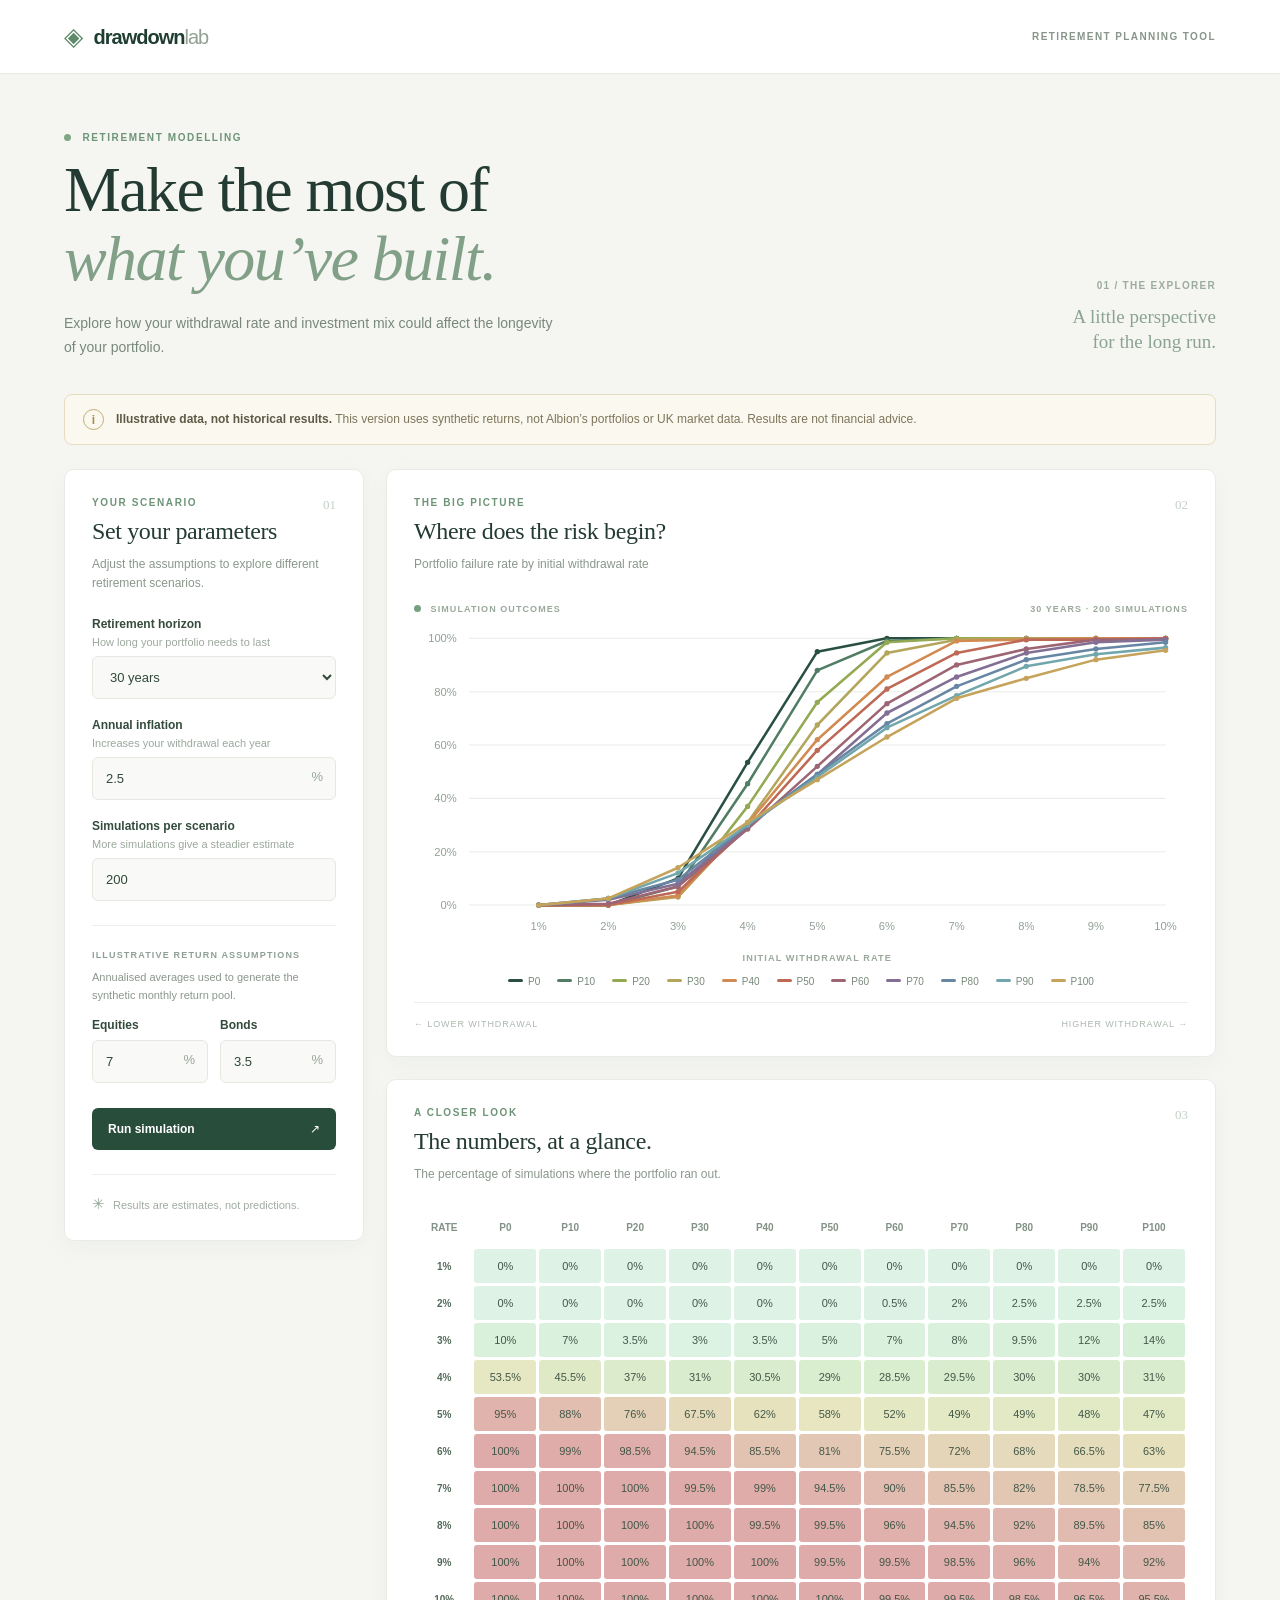
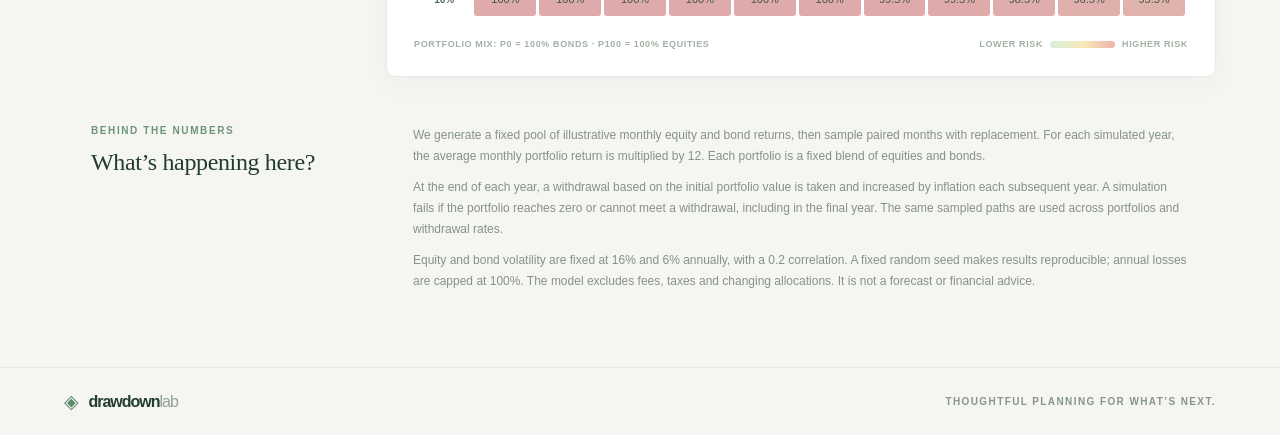
==== index.html @ de1536a8 "First batch" ====
<!doctype html>
<html lang="en-GB">
<head>
  <meta charset="utf-8">
  <meta name="viewport" content="width=device-width, initial-scale=1">
  <meta name="theme-color" content="#f5f6f2">
  <title>Drawdown Lab | Retirement withdrawal explorer</title>
  <link rel="stylesheet" href="styles.css">
  <script defer src="model.js"></script>
  <script defer src="app.js"></script>
</head>
<body>
  <header class="topbar">
    <div class="brand"><span class="brand-mark" aria-hidden="true">◈</span> drawdown<span>lab</span></div>
    <span class="topbar-note">RETIREMENT PLANNING TOOL</span>
  </header>

  <main>
    <section class="intro">
      <div>
        <p class="eyebrow"><span></span> RETIREMENT MODELLING</p>
        <h1>Make the most of<br><em>what you’ve built.</em></h1>
        <p class="intro-copy">Explore how your withdrawal rate and investment mix could affect the longevity of your portfolio.</p>
      </div>
      <div class="intro-aside"><span>01 / THE EXPLORER</span><p>A little perspective<br>for the long run.</p></div>
    </section>

    <div class="notice"><span class="notice-icon" aria-hidden="true">i</span><p><strong>Illustrative data, not historical results.</strong> This version uses synthetic returns, not Albion’s portfolios or UK market data. Results are not financial advice.</p></div>

    <div class="layout">
      <aside class="card settings">
        <div class="section-heading"><div><p class="eyebrow">YOUR SCENARIO</p><h2>Set your parameters</h2></div><span class="section-number">01</span></div>
        <p class="muted">Adjust the assumptions to explore different retirement scenarios.</p>
        <form id="scenario-form">
          <label for="years">Retirement horizon <span>How long your portfolio needs to last</span></label>
          <div class="field-wrap"><select id="years" name="years"><option value="20">20 years</option><option value="30" selected>30 years</option><option value="40">40 years</option></select></div>

          <label for="inflation">Annual inflation <span>Increases your withdrawal each year</span></label>
          <div class="field-wrap"><input id="inflation" name="inflation" type="number" min="0" max="15" step="0.1" value="2.5" required><span class="suffix">%</span></div>

          <label for="simulations">Simulations per scenario <span>More simulations give a steadier estimate</span></label>
          <div class="field-wrap"><input id="simulations" name="simulations" type="number" min="100" max="5000" step="100" value="200" required></div>

          <div class="divider"></div>
          <p class="assumptions-title">ILLUSTRATIVE RETURN ASSUMPTIONS</p>
          <p class="muted small">Annualised averages used to generate the synthetic monthly return pool.</p>
          <div class="input-grid">
            <div><label for="equity-return">Equities</label><div class="field-wrap"><input id="equity-return" type="number" min="-10" max="25" step="0.1" value="7" required><span class="suffix">%</span></div></div>
            <div><label for="bond-return">Bonds</label><div class="field-wrap"><input id="bond-return" type="number" min="-10" max="25" step="0.1" value="3.5" required><span class="suffix">%</span></div></div>
          </div>
          <button type="submit">Run simulation <span aria-hidden="true">↗</span></button>
          <p id="form-error" class="error" role="alert"></p>
        </form>
        <div class="settings-footer"><span aria-hidden="true">✳</span> Results are estimates, not predictions.</div>
      </aside>

      <div class="results">
        <section class="card chart-card" aria-labelledby="chart-title">
          <div class="section-heading"><div><p class="eyebrow">THE BIG PICTURE</p><h2 id="chart-title">Where does the risk begin?</h2><p class="muted">Portfolio failure rate by initial withdrawal rate</p></div><span class="section-number">02</span></div>
          <div class="chart-meta"><span><i></i> SIMULATION OUTCOMES</span><span id="chart-horizon"></span></div>
          <div class="chart-container"><svg id="chart" viewBox="0 0 760 340" role="img" aria-labelledby="chart-svg-title chart-svg-desc"><title id="chart-svg-title">Failure rates by withdrawal rate and portfolio</title><desc id="chart-svg-desc">The same values are available in the table below.</desc></svg></div>
          <div id="legend" class="legend" aria-label="Portfolio legend"></div>
          <div class="chart-caption"><span>← LOWER WITHDRAWAL</span><span>HIGHER WITHDRAWAL →</span></div>
        </section>

        <section class="card heatmap-card" aria-labelledby="heatmap-title">
          <div class="section-heading"><div><p class="eyebrow">A CLOSER LOOK</p><h2 id="heatmap-title">The numbers, at a glance.</h2><p class="muted">The percentage of simulations where the portfolio ran out.</p></div><span class="section-number">03</span></div>
          <div class="table-scroll"><table id="heatmap"><caption class="sr-only">Failure rates by withdrawal rate and portfolio allocation</caption><thead></thead><tbody></tbody></table></div>
          <div class="heatmap-footer"><span>PORTFOLIO MIX: P0 = 100% BONDS · P100 = 100% EQUITIES</span><div><span>LOWER RISK</span><i class="gradient"></i><span>HIGHER RISK</span></div></div>
        </section>
      </div>
    </div>
    <section class="method"><div><p class="eyebrow">BEHIND THE NUMBERS</p><h2>What’s happening here?</h2></div><div><p>We generate a fixed pool of illustrative monthly equity and bond returns, then sample paired months with replacement. For each simulated year, the average monthly portfolio return is multiplied by 12. Each portfolio is a fixed blend of equities and bonds.</p><p>At the end of each year, a withdrawal based on the initial portfolio value is taken and increased by inflation each subsequent year. A simulation fails if the portfolio reaches zero or cannot meet a withdrawal, including in the final year. The same sampled paths are used across portfolios and withdrawal rates.</p><p>Equity and bond volatility are fixed at 16% and 6% annually, with a 0.2 correlation. A fixed random seed makes results reproducible; annual losses are capped at 100%. The model excludes fees, taxes and changing allocations. It is not a forecast or financial advice.</p></div></section>
  </main>
  <footer><span class="brand footer-brand"><span class="brand-mark" aria-hidden="true">◈</span> drawdown<span>lab</span></span><span>THOUGHTFUL PLANNING FOR WHAT’S NEXT.</span></footer>
</body>
</html>
---- styles.css ----
:root { color-scheme: light; font-family: "DM Sans", Arial, sans-serif; color: #233b32; background: #f5f6f2; font-synthesis: none; }
* { box-sizing: border-box; }
body { margin: 0; }
.topbar, footer { padding: 22px max(5%, calc((100% - 1440px) / 2)); display: flex; justify-content: space-between; align-items: center; }
.topbar { background: #fff; border-bottom: 1px solid #e8ebe4; }
.brand { font-size: 20px; font-weight: 700; letter-spacing: -1px; color: #203d31; }
.brand > span:last-child { color: #92a194; font-weight: 400; }
.brand-mark { display: inline-block; font-size: 25px; margin-right: 7px; color: #5d8a69; vertical-align: -1px; }
.topbar-note, footer > span:last-child { font-size: 10px; letter-spacing: .14em; color: #87958a; font-weight: 700; }
main { max-width: 1440px; margin: auto; padding: 0 5% 65px; }
.intro { display: flex; justify-content: space-between; align-items: end; padding: 58px 0 34px; }
.eyebrow { margin: 0 0 12px; color: #6d9477; font-size: 10px; font-weight: 700; letter-spacing: .16em; }
.eyebrow > span { display: inline-block; width: 7px; height: 7px; margin-right: 7px; border-radius: 50%; background: #80a785; }
h1, h2, .intro-aside p { font-family: "DM Serif Display", Georgia, serif; font-weight: 400; }
h1 { margin: 0; font-size: clamp(42px, 5vw, 65px); line-height: 1.08; letter-spacing: -.025em; }
h1 em { color: #82a088; font-weight: 400; }
.intro-copy { color: #78877c; line-height: 1.7; max-width: 490px; font-size: 14px; margin: 19px 0 0; }
.intro-aside { padding-bottom: 5px; text-align: right; }
.intro-aside span { color: #9bab9d; letter-spacing: .13em; font-weight: 700; font-size: 10px; }
.intro-aside p { color: #8ca392; font-size: 19px; line-height: 1.3; margin: 12px 0 0; }
.notice { display: flex; gap: 12px; align-items: center; padding: 14px 18px; border: 1px solid #e6dcbf; background: #faf8ef; border-radius: 8px; color: #7d765b; font-size: 12px; line-height: 1.5; margin-bottom: 24px; }
.notice p { margin: 0; }.notice strong { color: #5f5a46; }.notice-icon { flex: 0 0 21px; height: 21px; border: 1px solid #c1ae73; border-radius: 50%; text-align: center; line-height: 20px; color: #a48d4c; font-weight: 700; }
.layout { display: grid; grid-template-columns: 300px minmax(0, 1fr); gap: 22px; align-items: start; }
.card { background: #fff; border: 1px solid #e8ece6; border-radius: 10px; box-shadow: 0 7px 25px rgba(37, 61, 43, .035); }
.settings, .chart-card, .heatmap-card { padding: 27px; }
.section-heading { display: flex; justify-content: space-between; align-items: start; gap: 15px; }
.section-heading .eyebrow { margin-bottom: 9px; }.section-number { color: #c4cfc5; font-family: Georgia, serif; font-size: 13px; }
h2 { font-size: 24px; line-height: 1.2; margin: 0; letter-spacing: -.015em; }
.muted { color: #8a978c; font-size: 12px; line-height: 1.6; margin: 9px 0 0; }
form { margin-top: 24px; } label { display: block; color: #344b3d; font-size: 12px; font-weight: 700; margin: 19px 0 8px; }
label span { display: block; color: #9ca89d; font-size: 11px; font-weight: 400; margin-top: 5px; }
.field-wrap { position: relative; } input, select { font: inherit; font-size: 13px; color: #31483b; background: #f9faf7; border: 1px solid #e3e9e1; border-radius: 6px; padding: 12px 13px; width: 100%; min-height: 43px; }
input:focus, select:focus, button:focus-visible { outline: 2px solid #7fa68a; outline-offset: 2px; }
.suffix { position: absolute; right: 13px; top: 12px; color: #97a69a; font-size: 13px; pointer-events: none; }
input[type=number] { padding-right: 32px; }.divider { height: 1px; background: #edf0ea; margin: 24px 0; }
.assumptions-title { color: #8ea095; font-size: 9px; letter-spacing: .13em; font-weight: 700; margin: 0; }.small { font-size: 11px; }
.input-grid { display: grid; grid-template-columns: 1fr 1fr; gap: 12px; }.input-grid label { margin-top: 14px; }
button { margin-top: 25px; width: 100%; background: #294d3b; color: white; border: 0; border-radius: 6px; padding: 14px 16px; font: inherit; font-size: 12px; font-weight: 700; text-align: left; cursor: pointer; } button:hover { background: #3a624a; } button span { float: right; }
.error { color: #a53d32; font-size: 12px; }.error:empty { display: none; }
.settings-footer { margin-top: 24px; padding-top: 20px; border-top: 1px solid #edf0ea; color: #a0aca2; font-size: 11px; }.settings-footer span { font-size: 15px; color: #91aa96; margin-right: 5px; }
.results { display: grid; gap: 22px; min-width: 0; }.results > * { min-width: 0; }.chart-meta { display: flex; justify-content: space-between; margin: 30px 0 8px; font-size: 9px; letter-spacing: .12em; font-weight: 700; color: #9aa89b; }.chart-meta i { display: inline-block; width: 7px; height: 7px; background: #75a180; border-radius: 50%; margin-right: 6px; }
.chart-container { width: 100%; overflow: hidden; } #chart { width: 100%; display: block; overflow: visible; }.grid-line { stroke: #e9eee8; stroke-width: 1; }.axis-label { font: 11px "DM Sans", sans-serif; fill: #91a095; }.axis-title { font: 700 9px "DM Sans", sans-serif; letter-spacing: .12em; fill: #9aa99b; }
.legend { display: flex; justify-content: center; flex-wrap: wrap; gap: 11px 17px; padding: 8px 0 15px; }.legend span { color: #78897b; font-size: 10px; }.legend i { width: 15px; height: 3px; display: inline-block; margin: 0 5px 3px 0; border-radius: 2px; }
.chart-caption { display: flex; justify-content: space-between; border-top: 1px solid #edf0ea; padding-top: 16px; font-size: 9px; letter-spacing: .1em; color: #acb8ad; }
.table-scroll { overflow-x: auto; margin-top: 25px; } table { width: 100%; min-width: 610px; border-collapse: separate; border-spacing: 3px; text-align: center; font-size: 11px; } th { color: #829286; font-size: 10px; font-weight: 700; padding: 10px 4px; } tbody th { color: #536a59; } td { color: #425747; padding: 11px 4px; border-radius: 3px; }
.heatmap-footer { display: flex; justify-content: space-between; align-items: center; flex-wrap: wrap; gap: 12px; margin-top: 20px; color: #a4b0a5; font-size: 9px; font-weight: 700; letter-spacing: .07em; }.heatmap-footer div { display: flex; align-items: center; gap: 7px; }.gradient { width: 65px; height: 7px; border-radius: 4px; background: linear-gradient(90deg, #d6efdc, #f8eab9, #efb4ac); }
.method { display: grid; grid-template-columns: 300px 1fr; gap: 22px; padding: 48px 27px 0; }.method p:not(.eyebrow) { color: #859287; font-size: 12px; line-height: 1.75; margin: 0 0 10px; }
footer { border-top: 1px solid #e4e9e1; }.footer-brand { font-size: 16px; }.footer-brand .brand-mark { font-size: 19px; }
.sr-only { position: absolute; width: 1px; height: 1px; padding: 0; margin: -1px; overflow: hidden; clip: rect(0,0,0,0); white-space: nowrap; border: 0; }
@media (max-width: 800px) { .layout { grid-template-columns: minmax(0, 1fr); }.settings { max-width: none; }.intro-aside { display: none; }.method { grid-template-columns: 1fr; gap: 16px; padding-left: 0; padding-right: 0; } }
@media (max-width: 500px) { .topbar-note { display: none; }.intro { padding-top: 40px; }.settings, .chart-card, .heatmap-card { padding: 20px; }.chart-meta { gap: 10px; }.legend { gap: 10px; } footer > span:last-child { display: none; } }
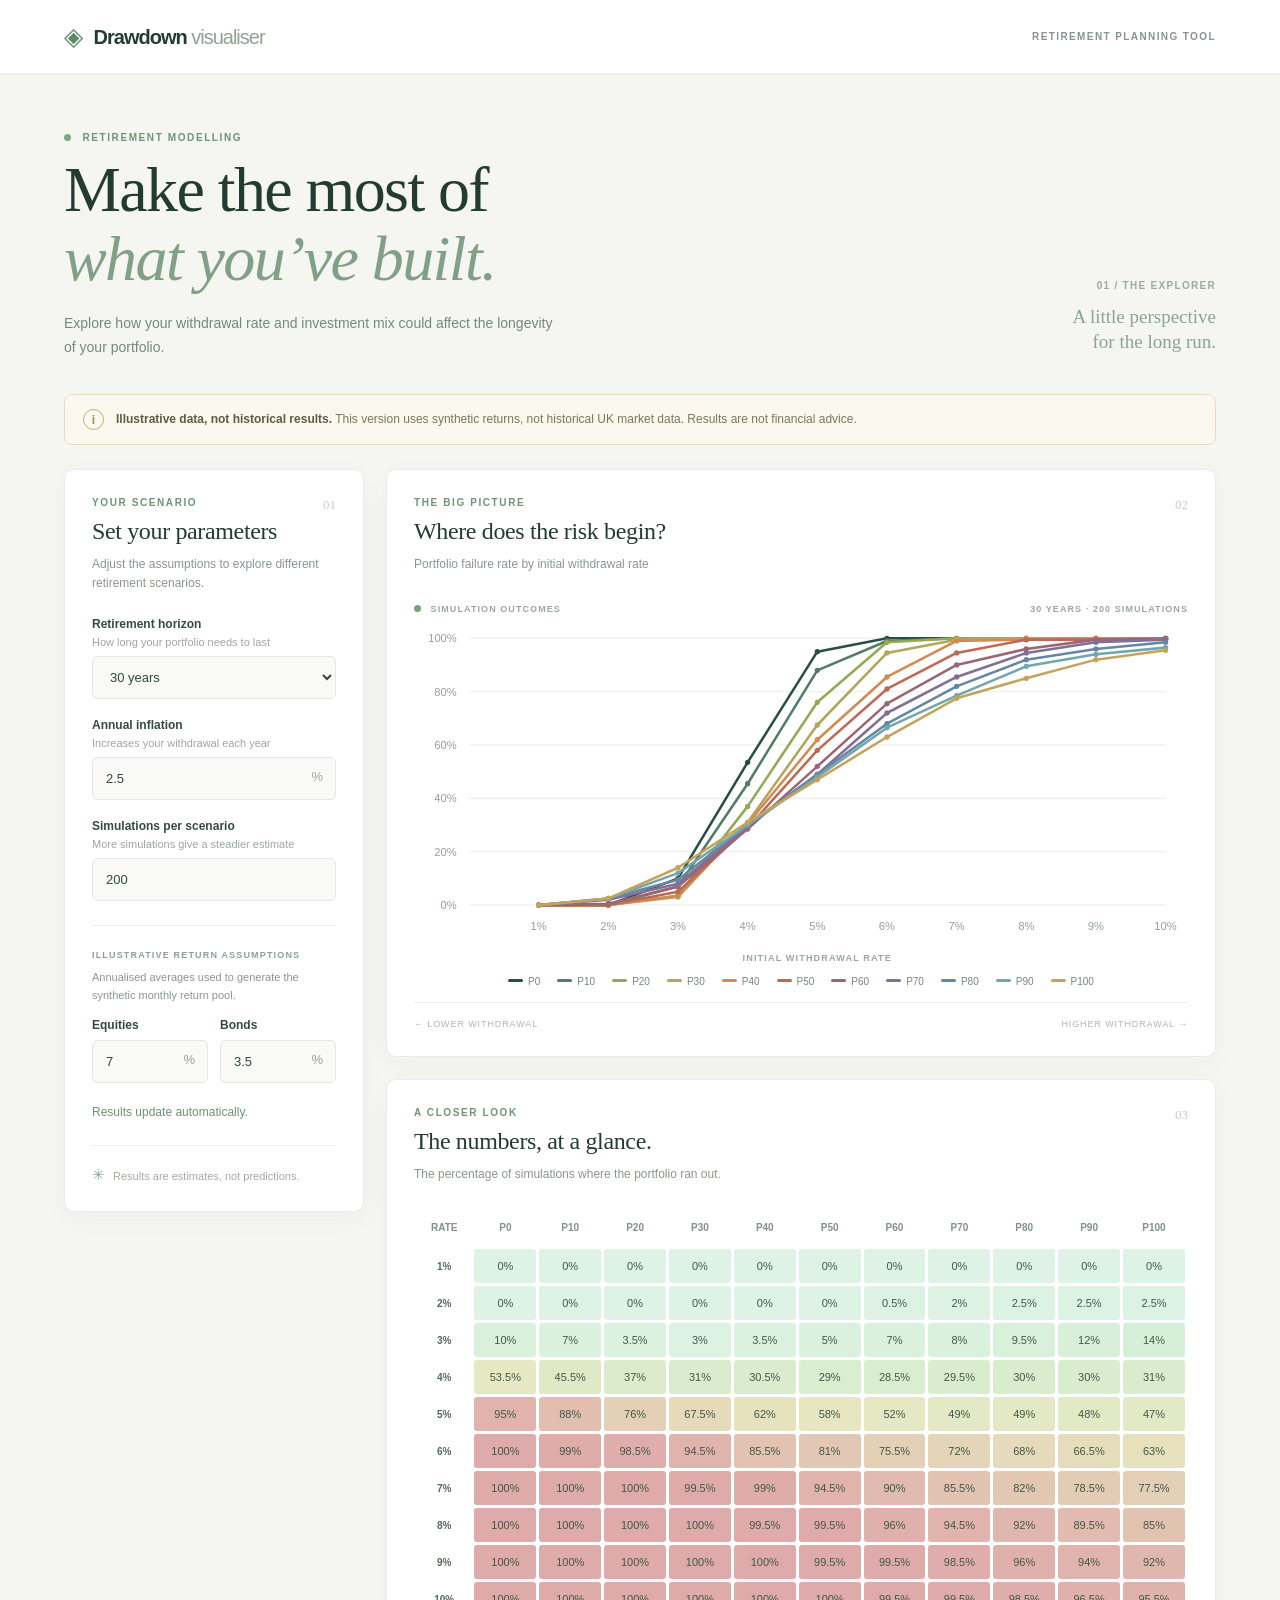
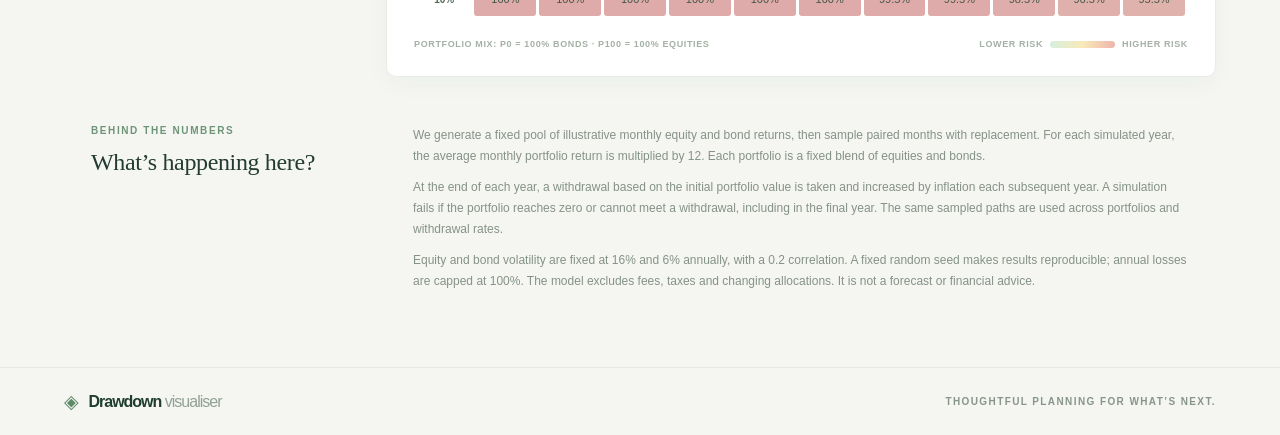
==== commit 9de572dc: "push" ====
--- a/index.html
+++ b/index.html
@@ -4,14 +4,14 @@
   <meta charset="utf-8">
   <meta name="viewport" content="width=device-width, initial-scale=1">
   <meta name="theme-color" content="#f5f6f2">
-  <title>Drawdown Lab | Retirement withdrawal explorer</title>
+  <title>Drawdown visualiser | Retirement withdrawal explorer</title>
   <link rel="stylesheet" href="styles.css">
   <script defer src="model.js"></script>
   <script defer src="app.js"></script>
 </head>
 <body>
   <header class="topbar">
-    <div class="brand"><span class="brand-mark" aria-hidden="true">◈</span> drawdown<span>lab</span></div>
+    <div class="brand"><span class="brand-mark" aria-hidden="true">◈</span> Drawdown <span>visualiser</span></div>
     <span class="topbar-note">RETIREMENT PLANNING TOOL</span>
   </header>
 
@@ -25,7 +25,7 @@
       <div class="intro-aside"><span>01 / THE EXPLORER</span><p>A little perspective<br>for the long run.</p></div>
     </section>
 
-    <div class="notice"><span class="notice-icon" aria-hidden="true">i</span><p><strong>Illustrative data, not historical results.</strong> This version uses synthetic returns, not Albion’s portfolios or UK market data. Results are not financial advice.</p></div>
+    <div class="notice"><span class="notice-icon" aria-hidden="true">i</span><p><strong>Illustrative data, not historical results.</strong> This version uses synthetic returns, not historical UK market data. Results are not financial advice.</p></div>
 
     <div class="layout">
       <aside class="card settings">
@@ -48,8 +48,7 @@
             <div><label for="equity-return">Equities</label><div class="field-wrap"><input id="equity-return" type="number" min="-10" max="25" step="0.1" value="7" required><span class="suffix">%</span></div></div>
             <div><label for="bond-return">Bonds</label><div class="field-wrap"><input id="bond-return" type="number" min="-10" max="25" step="0.1" value="3.5" required><span class="suffix">%</span></div></div>
           </div>
-          <button type="submit">Run simulation <span aria-hidden="true">↗</span></button>
-          <p id="form-error" class="error" role="alert"></p>
+          <p id="form-status" class="form-status" role="status" aria-live="polite"></p>
         </form>
         <div class="settings-footer"><span aria-hidden="true">✳</span> Results are estimates, not predictions.</div>
       </aside>
@@ -72,6 +71,6 @@
     </div>
     <section class="method"><div><p class="eyebrow">BEHIND THE NUMBERS</p><h2>What’s happening here?</h2></div><div><p>We generate a fixed pool of illustrative monthly equity and bond returns, then sample paired months with replacement. For each simulated year, the average monthly portfolio return is multiplied by 12. Each portfolio is a fixed blend of equities and bonds.</p><p>At the end of each year, a withdrawal based on the initial portfolio value is taken and increased by inflation each subsequent year. A simulation fails if the portfolio reaches zero or cannot meet a withdrawal, including in the final year. The same sampled paths are used across portfolios and withdrawal rates.</p><p>Equity and bond volatility are fixed at 16% and 6% annually, with a 0.2 correlation. A fixed random seed makes results reproducible; annual losses are capped at 100%. The model excludes fees, taxes and changing allocations. It is not a forecast or financial advice.</p></div></section>
   </main>
-  <footer><span class="brand footer-brand"><span class="brand-mark" aria-hidden="true">◈</span> drawdown<span>lab</span></span><span>THOUGHTFUL PLANNING FOR WHAT’S NEXT.</span></footer>
+  <footer><span class="brand footer-brand"><span class="brand-mark" aria-hidden="true">◈</span> Drawdown <span>visualiser</span></span><span>THOUGHTFUL PLANNING FOR WHAT’S NEXT.</span></footer>
 </body>
 </html>
--- a/styles.css
+++ b/styles.css
@@ -30,13 +30,12 @@
 form { margin-top: 24px; } label { display: block; color: #344b3d; font-size: 12px; font-weight: 700; margin: 19px 0 8px; }
 label span { display: block; color: #9ca89d; font-size: 11px; font-weight: 400; margin-top: 5px; }
 .field-wrap { position: relative; } input, select { font: inherit; font-size: 13px; color: #31483b; background: #f9faf7; border: 1px solid #e3e9e1; border-radius: 6px; padding: 12px 13px; width: 100%; min-height: 43px; }
-input:focus, select:focus, button:focus-visible { outline: 2px solid #7fa68a; outline-offset: 2px; }
+input:focus, select:focus { outline: 2px solid #7fa68a; outline-offset: 2px; }
 .suffix { position: absolute; right: 13px; top: 12px; color: #97a69a; font-size: 13px; pointer-events: none; }
 input[type=number] { padding-right: 32px; }.divider { height: 1px; background: #edf0ea; margin: 24px 0; }
 .assumptions-title { color: #8ea095; font-size: 9px; letter-spacing: .13em; font-weight: 700; margin: 0; }.small { font-size: 11px; }
 .input-grid { display: grid; grid-template-columns: 1fr 1fr; gap: 12px; }.input-grid label { margin-top: 14px; }
-button { margin-top: 25px; width: 100%; background: #294d3b; color: white; border: 0; border-radius: 6px; padding: 14px 16px; font: inherit; font-size: 12px; font-weight: 700; text-align: left; cursor: pointer; } button:hover { background: #3a624a; } button span { float: right; }
-.error { color: #a53d32; font-size: 12px; }.error:empty { display: none; }
+.form-status { margin: 20px 0 0; color: #6d9477; font-size: 12px; line-height: 1.5; }.form-status.error { color: #a53d32; }
 .settings-footer { margin-top: 24px; padding-top: 20px; border-top: 1px solid #edf0ea; color: #a0aca2; font-size: 11px; }.settings-footer span { font-size: 15px; color: #91aa96; margin-right: 5px; }
 .results { display: grid; gap: 22px; min-width: 0; }.results > * { min-width: 0; }.chart-meta { display: flex; justify-content: space-between; margin: 30px 0 8px; font-size: 9px; letter-spacing: .12em; font-weight: 700; color: #9aa89b; }.chart-meta i { display: inline-block; width: 7px; height: 7px; background: #75a180; border-radius: 50%; margin-right: 6px; }
 .chart-container { width: 100%; overflow: hidden; } #chart { width: 100%; display: block; overflow: visible; }.grid-line { stroke: #e9eee8; stroke-width: 1; }.axis-label { font: 11px "DM Sans", sans-serif; fill: #91a095; }.axis-title { font: 700 9px "DM Sans", sans-serif; letter-spacing: .12em; fill: #9aa99b; }
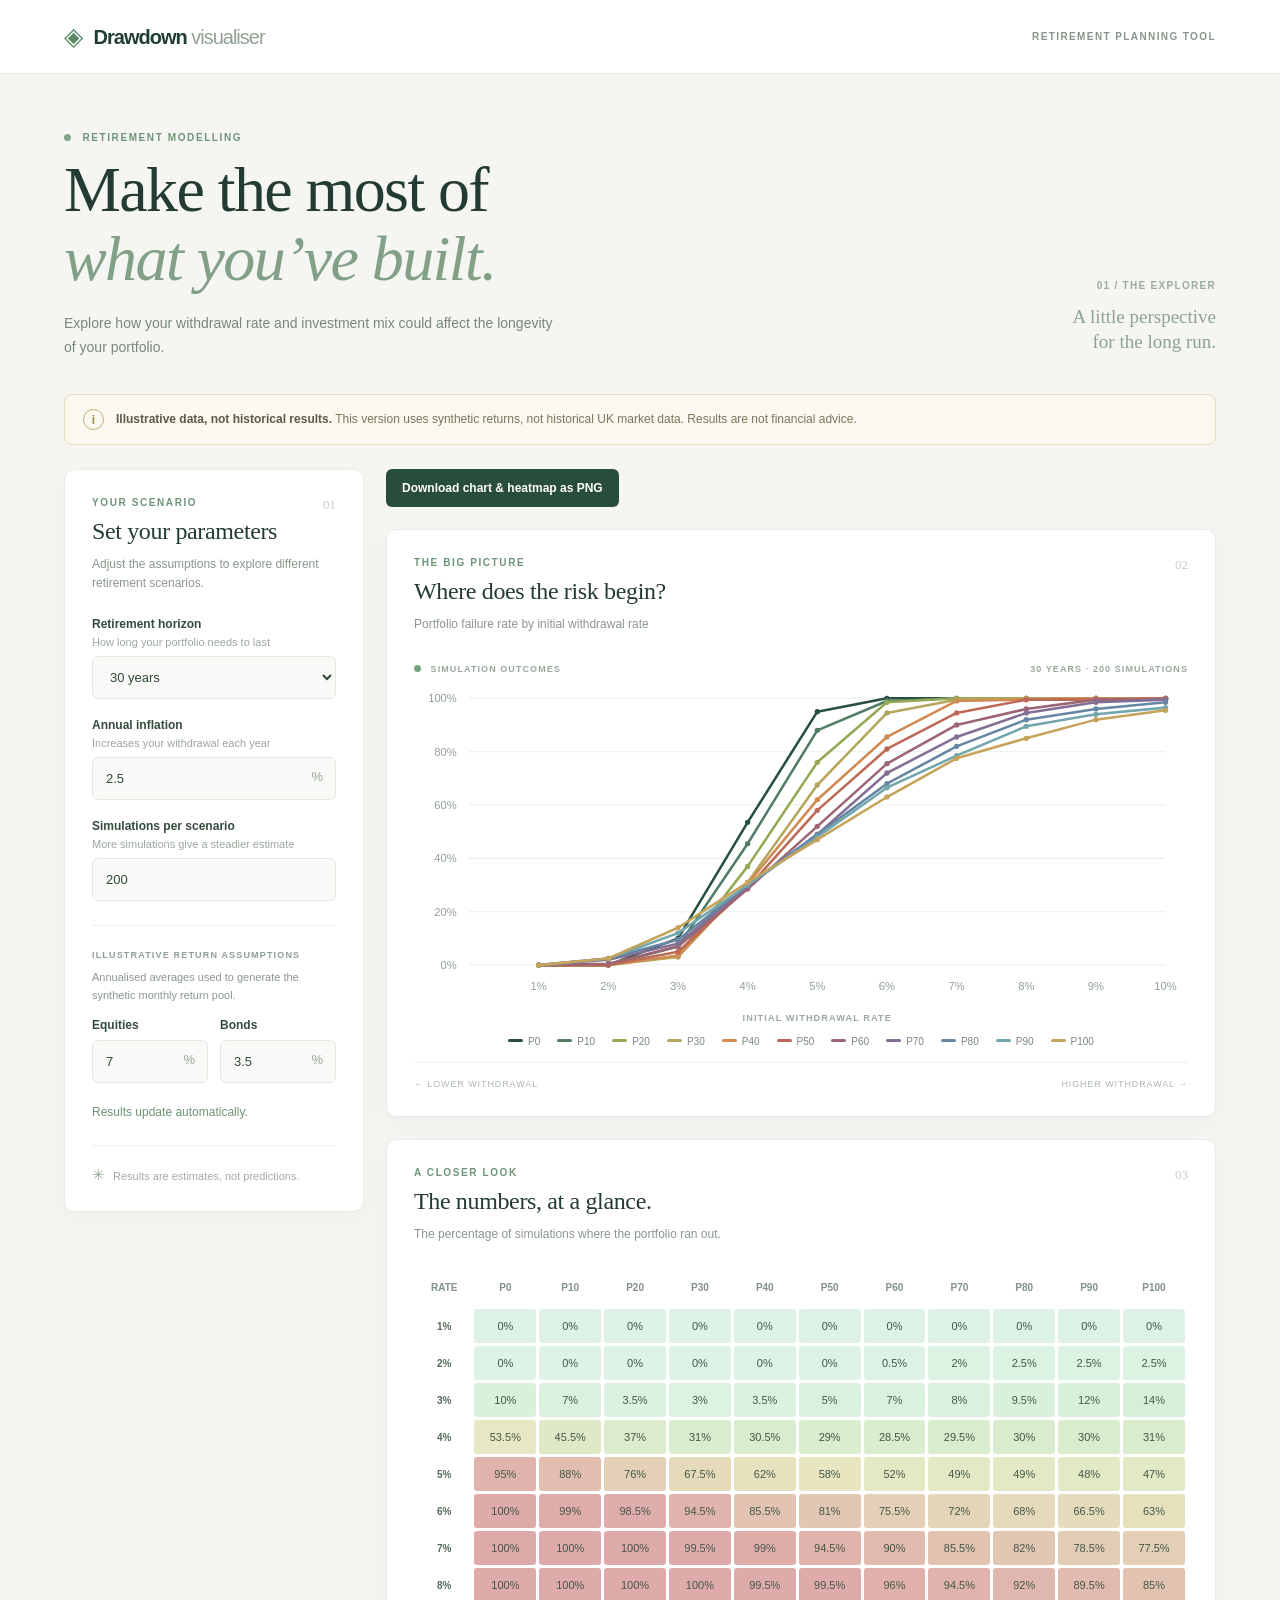
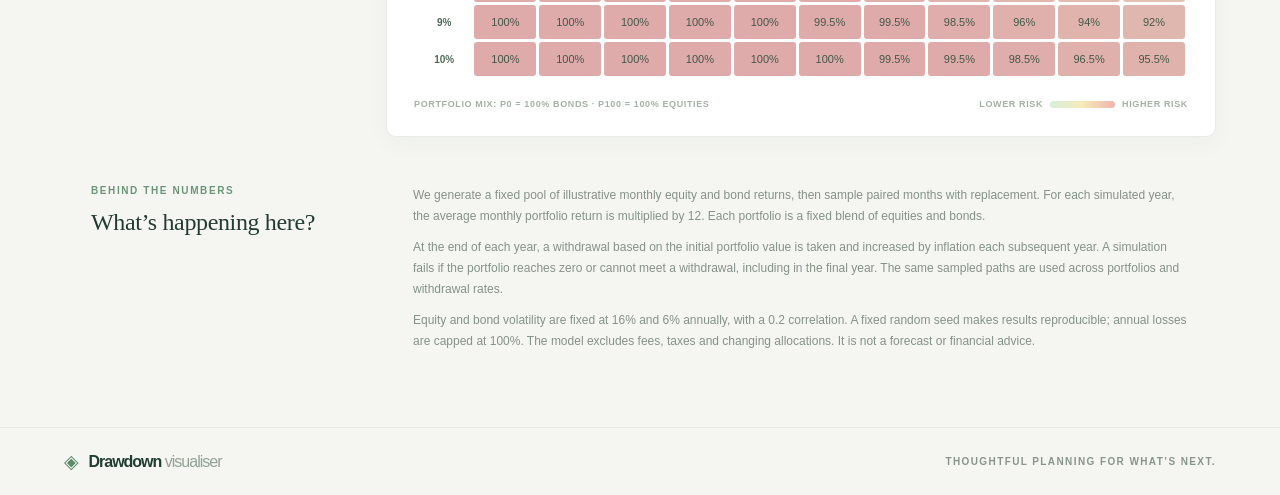
==== commit 133aee6f: "push" ====
--- a/index.html
+++ b/index.html
@@ -54,6 +54,7 @@
       </aside>
 
       <div class="results">
+        <div class="export-controls"><button id="export" type="button" disabled>Download chart &amp; heatmap as PNG</button><p id="export-status" role="status" aria-live="polite"></p></div>
         <section class="card chart-card" aria-labelledby="chart-title">
           <div class="section-heading"><div><p class="eyebrow">THE BIG PICTURE</p><h2 id="chart-title">Where does the risk begin?</h2><p class="muted">Portfolio failure rate by initial withdrawal rate</p></div><span class="section-number">02</span></div>
           <div class="chart-meta"><span><i></i> SIMULATION OUTCOMES</span><span id="chart-horizon"></span></div>
--- a/styles.css
+++ b/styles.css
@@ -38,6 +38,7 @@
 .form-status { margin: 20px 0 0; color: #6d9477; font-size: 12px; line-height: 1.5; }.form-status.error { color: #a53d32; }
 .settings-footer { margin-top: 24px; padding-top: 20px; border-top: 1px solid #edf0ea; color: #a0aca2; font-size: 11px; }.settings-footer span { font-size: 15px; color: #91aa96; margin-right: 5px; }
 .results { display: grid; gap: 22px; min-width: 0; }.results > * { min-width: 0; }.chart-meta { display: flex; justify-content: space-between; margin: 30px 0 8px; font-size: 9px; letter-spacing: .12em; font-weight: 700; color: #9aa89b; }.chart-meta i { display: inline-block; width: 7px; height: 7px; background: #75a180; border-radius: 50%; margin-right: 6px; }
+.export-controls { display: flex; align-items: center; flex-wrap: wrap; gap: 12px; }.export-controls button { border: 0; border-radius: 6px; background: #294d3b; color: #fff; padding: 12px 16px; font: 700 12px "DM Sans", Arial, sans-serif; cursor: pointer; }.export-controls button:hover:not(:disabled) { background: #3a624a; }.export-controls button:focus-visible { outline: 2px solid #7fa68a; outline-offset: 2px; }.export-controls button:disabled { opacity: .5; cursor: not-allowed; }.export-controls p { margin: 0; color: #718577; font-size: 12px; }
 .chart-container { width: 100%; overflow: hidden; } #chart { width: 100%; display: block; overflow: visible; }.grid-line { stroke: #e9eee8; stroke-width: 1; }.axis-label { font: 11px "DM Sans", sans-serif; fill: #91a095; }.axis-title { font: 700 9px "DM Sans", sans-serif; letter-spacing: .12em; fill: #9aa99b; }
 .legend { display: flex; justify-content: center; flex-wrap: wrap; gap: 11px 17px; padding: 8px 0 15px; }.legend span { color: #78897b; font-size: 10px; }.legend i { width: 15px; height: 3px; display: inline-block; margin: 0 5px 3px 0; border-radius: 2px; }
 .chart-caption { display: flex; justify-content: space-between; border-top: 1px solid #edf0ea; padding-top: 16px; font-size: 9px; letter-spacing: .1em; color: #acb8ad; }
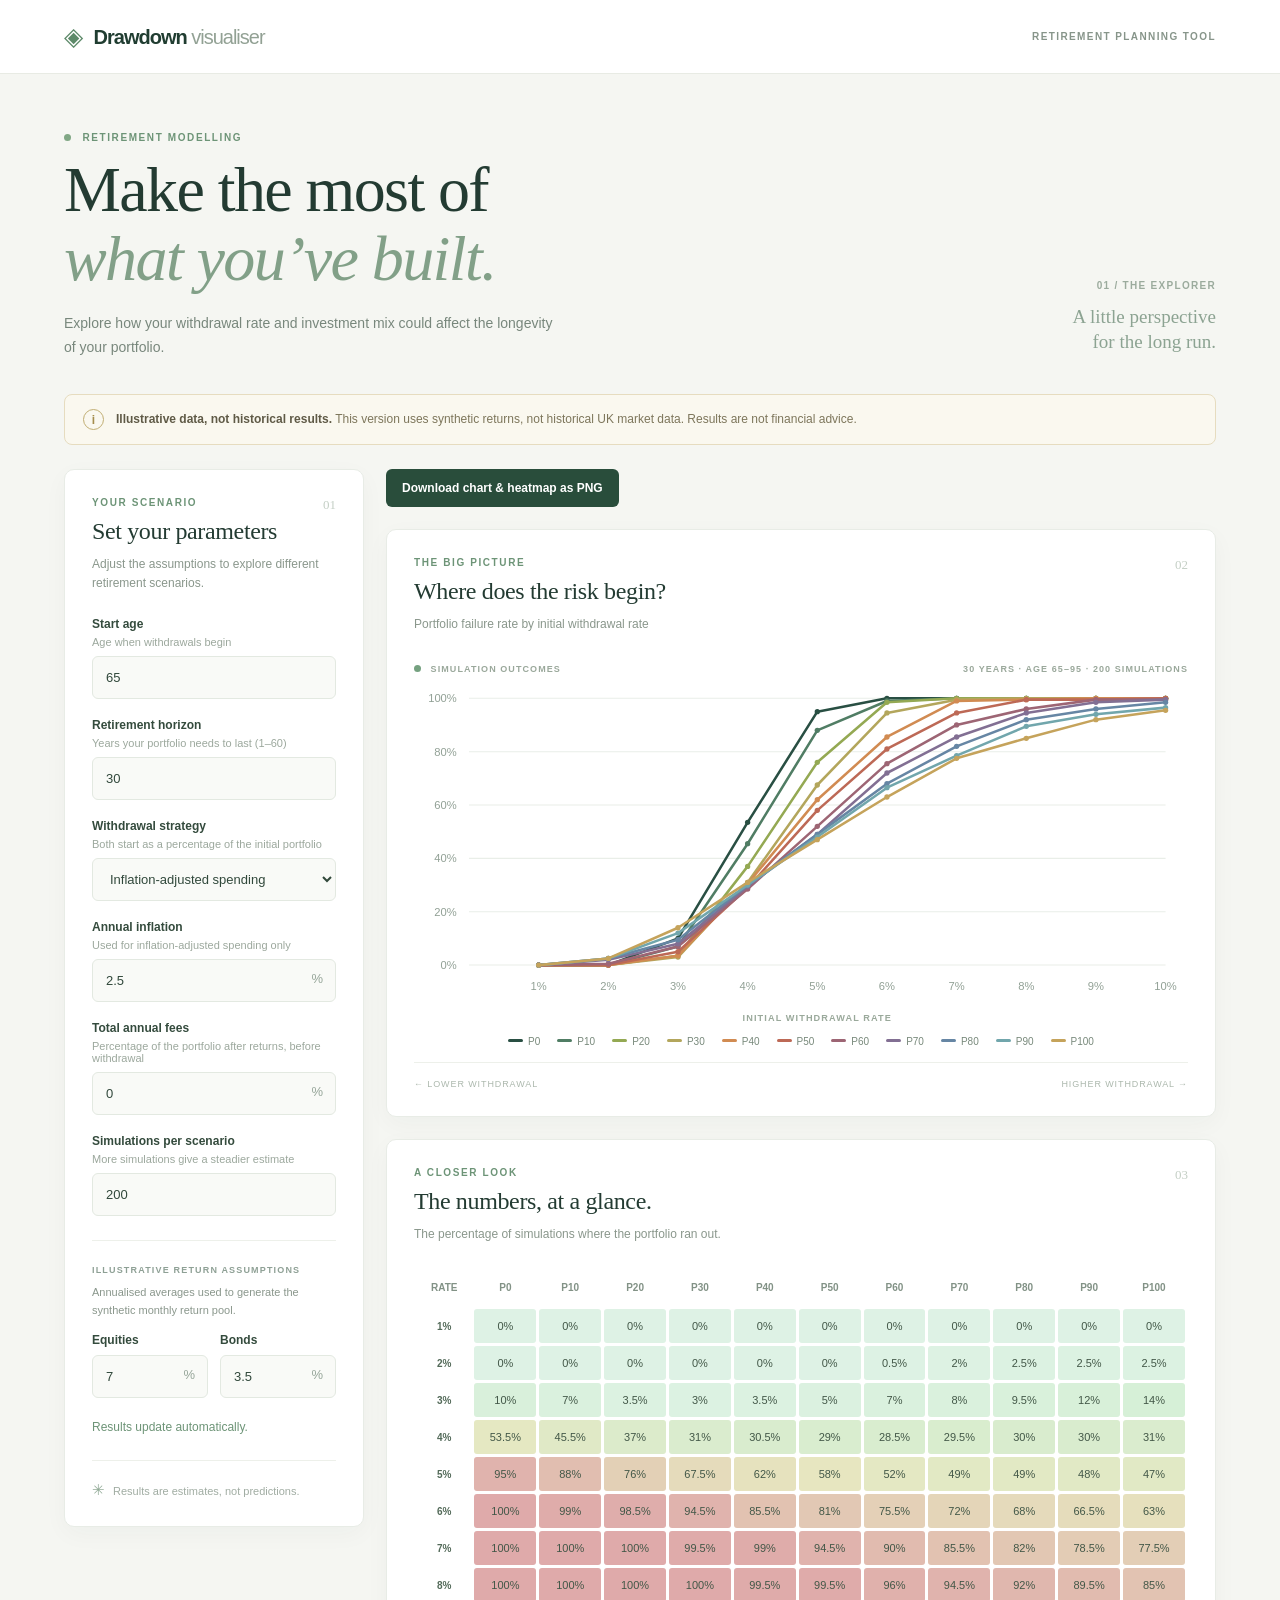
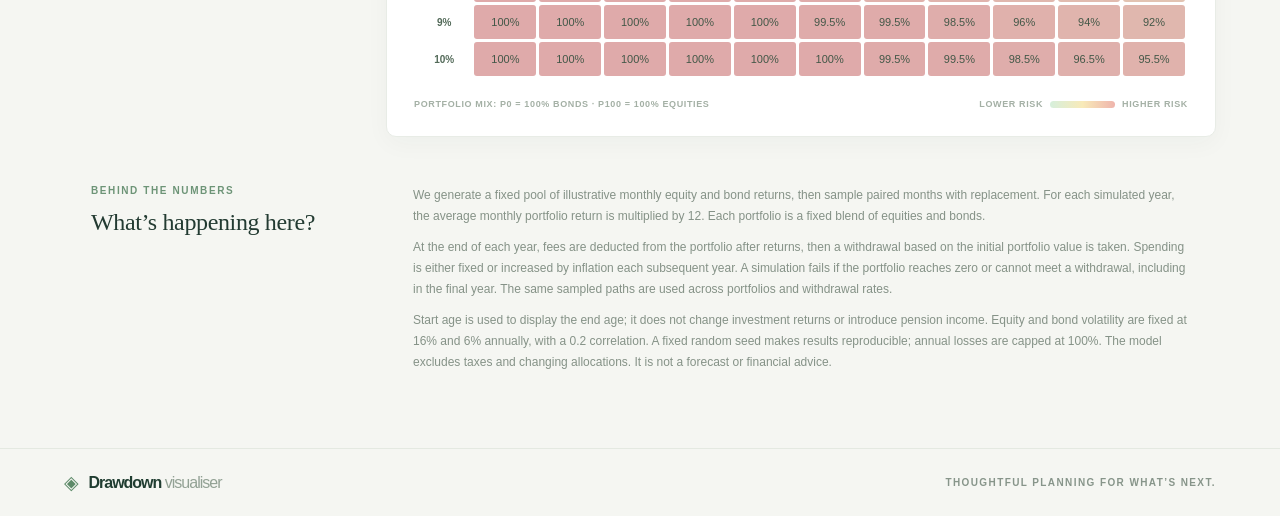
==== commit 40c3969e: "pusg" ====
--- a/index.html
+++ b/index.html
@@ -32,11 +32,20 @@
         <div class="section-heading"><div><p class="eyebrow">YOUR SCENARIO</p><h2>Set your parameters</h2></div><span class="section-number">01</span></div>
         <p class="muted">Adjust the assumptions to explore different retirement scenarios.</p>
         <form id="scenario-form">
-          <label for="years">Retirement horizon <span>How long your portfolio needs to last</span></label>
-          <div class="field-wrap"><select id="years" name="years"><option value="20">20 years</option><option value="30" selected>30 years</option><option value="40">40 years</option></select></div>
+          <label for="start-age">Start age <span>Age when withdrawals begin</span></label>
+          <div class="field-wrap"><input id="start-age" type="number" min="18" max="100" step="1" value="65" required></div>
 
-          <label for="inflation">Annual inflation <span>Increases your withdrawal each year</span></label>
+          <label for="years">Retirement horizon <span>Years your portfolio needs to last (1–60)</span></label>
+          <div class="field-wrap"><input id="years" name="years" type="number" min="1" max="60" step="1" value="30" required></div>
+
+          <label for="strategy">Withdrawal strategy <span>Both start as a percentage of the initial portfolio</span></label>
+          <div class="field-wrap"><select id="strategy"><option value="inflation-adjusted">Inflation-adjusted spending</option><option value="fixed">Fixed spending (no inflation adjustment)</option></select></div>
+
+          <label for="inflation">Annual inflation <span>Used for inflation-adjusted spending only</span></label>
           <div class="field-wrap"><input id="inflation" name="inflation" type="number" min="0" max="15" step="0.1" value="2.5" required><span class="suffix">%</span></div>
+
+          <label for="fees">Total annual fees <span>Percentage of the portfolio after returns, before withdrawal</span></label>
+          <div class="field-wrap"><input id="fees" type="number" min="0" max="10" step="0.01" value="0" required><span class="suffix">%</span></div>
 
           <label for="simulations">Simulations per scenario <span>More simulations give a steadier estimate</span></label>
           <div class="field-wrap"><input id="simulations" name="simulations" type="number" min="100" max="5000" step="100" value="200" required></div>
@@ -70,7 +79,7 @@
         </section>
       </div>
     </div>
-    <section class="method"><div><p class="eyebrow">BEHIND THE NUMBERS</p><h2>What’s happening here?</h2></div><div><p>We generate a fixed pool of illustrative monthly equity and bond returns, then sample paired months with replacement. For each simulated year, the average monthly portfolio return is multiplied by 12. Each portfolio is a fixed blend of equities and bonds.</p><p>At the end of each year, a withdrawal based on the initial portfolio value is taken and increased by inflation each subsequent year. A simulation fails if the portfolio reaches zero or cannot meet a withdrawal, including in the final year. The same sampled paths are used across portfolios and withdrawal rates.</p><p>Equity and bond volatility are fixed at 16% and 6% annually, with a 0.2 correlation. A fixed random seed makes results reproducible; annual losses are capped at 100%. The model excludes fees, taxes and changing allocations. It is not a forecast or financial advice.</p></div></section>
+    <section class="method"><div><p class="eyebrow">BEHIND THE NUMBERS</p><h2>What’s happening here?</h2></div><div><p>We generate a fixed pool of illustrative monthly equity and bond returns, then sample paired months with replacement. For each simulated year, the average monthly portfolio return is multiplied by 12. Each portfolio is a fixed blend of equities and bonds.</p><p>At the end of each year, fees are deducted from the portfolio after returns, then a withdrawal based on the initial portfolio value is taken. Spending is either fixed or increased by inflation each subsequent year. A simulation fails if the portfolio reaches zero or cannot meet a withdrawal, including in the final year. The same sampled paths are used across portfolios and withdrawal rates.</p><p>Start age is used to display the end age; it does not change investment returns or introduce pension income. Equity and bond volatility are fixed at 16% and 6% annually, with a 0.2 correlation. A fixed random seed makes results reproducible; annual losses are capped at 100%. The model excludes taxes and changing allocations. It is not a forecast or financial advice.</p></div></section>
   </main>
   <footer><span class="brand footer-brand"><span class="brand-mark" aria-hidden="true">◈</span> Drawdown <span>visualiser</span></span><span>THOUGHTFUL PLANNING FOR WHAT’S NEXT.</span></footer>
 </body>
